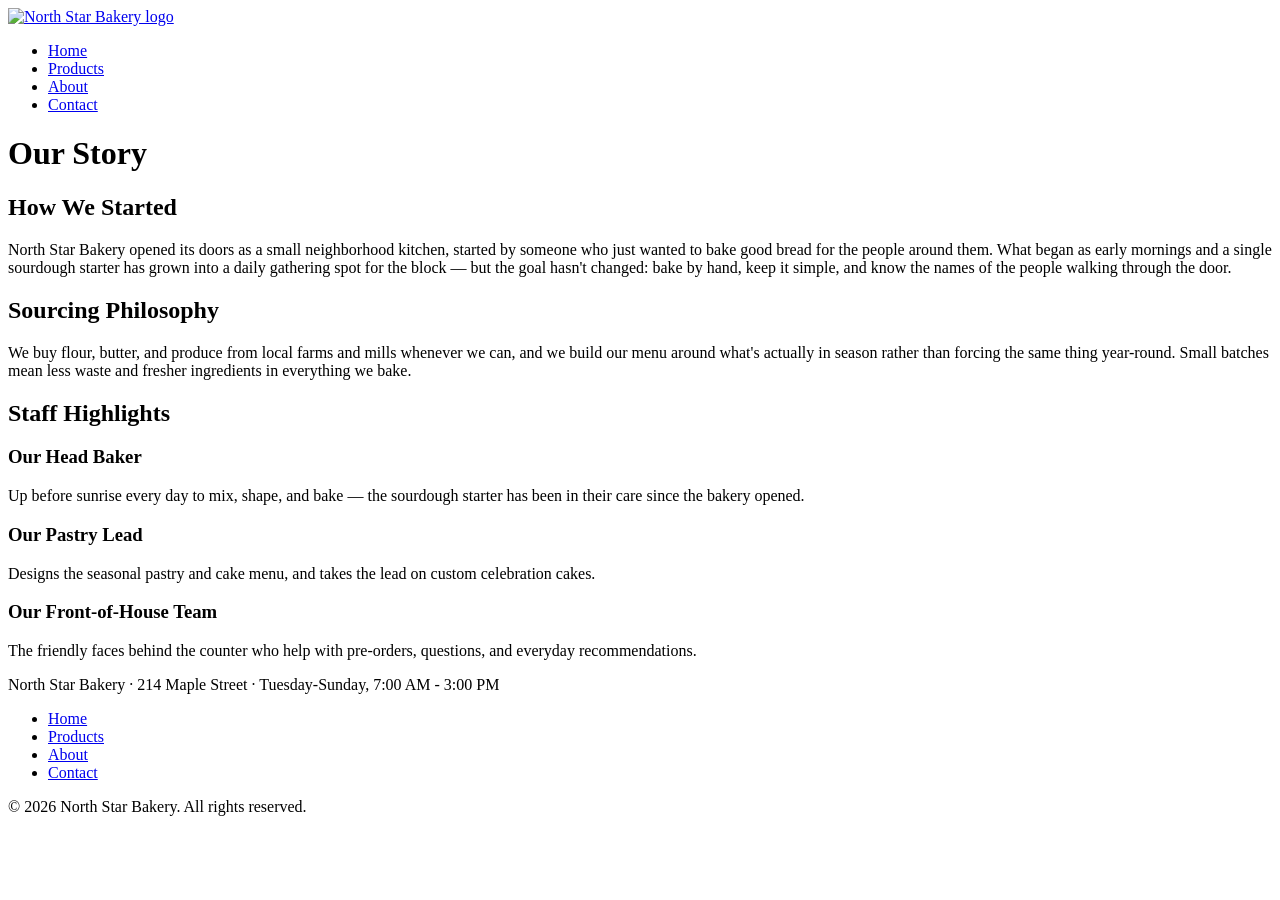
==== about.html @ 0b72db5a "Add files via upload" ====
<!DOCTYPE html>
<html lang="en">
<head>
  <meta charset="UTF-8">
  <meta name="viewport" content="width=device-width, initial-scale=1.0">
  <title>North Star Bakery | About</title>
  <link rel="stylesheet" href="css\styles.css">
</head>
<body>

  <header>
    <a href="index.html">
      <img src="images/bakery-logo.png" alt="North Star Bakery logo">
    </a>
    <nav>
      <ul>
        <li><a href="index.html">Home</a></li>
        <li><a href="products.html">Products</a></li>
        <li><a href="about.html">About</a></li>
        <li><a href="contact.html">Contact</a></li>
      </ul>
    </nav>
  </header>

  <main>

    <h1>Our Story</h1>

    <section id="story">
      <h2>How We Started</h2>
      <p>North Star Bakery opened its doors as a small neighborhood kitchen, started by someone who just wanted to bake good bread for the people around them. What began as early mornings and a single sourdough starter has grown into a daily gathering spot for the block — but the goal hasn't changed: bake by hand, keep it simple, and know the names of the people walking through the door.</p>
    </section>

    <section id="sourcing">
      <h2>Sourcing Philosophy</h2>
      <p>We buy flour, butter, and produce from local farms and mills whenever we can, and we build our menu around what's actually in season rather than forcing the same thing year-round. Small batches mean less waste and fresher ingredients in everything we bake.</p>
    </section>

    <section id="staff">
      <h2>Staff Highlights</h2>

      <article>
        <h3>Our Head Baker</h3>
        <p>Up before sunrise every day to mix, shape, and bake — the sourdough starter has been in their care since the bakery opened.</p>
      </article>

      <article>
        <h3>Our Pastry Lead</h3>
        <p>Designs the seasonal pastry and cake menu, and takes the lead on custom celebration cakes.</p>
      </article>

      <article>
        <h3>Our Front-of-House Team</h3>
        <p>The friendly faces behind the counter who help with pre-orders, questions, and everyday recommendations.</p>
      </article>
    </section>

  </main>

  <footer>
    <p>North Star Bakery &middot; 214 Maple Street &middot; Tuesday-Sunday, 7:00 AM - 3:00 PM</p>
    <nav>
      <ul>
        <li><a href="index.html">Home</a></li>
        <li><a href="products.html">Products</a></li>
        <li><a href="about.html">About</a></li>
        <li><a href="contact.html">Contact</a></li>
      </ul>
    </nav>
    <p>&copy; 2026 North Star Bakery. All rights reserved.</p>
  </footer>

</body>
</html>
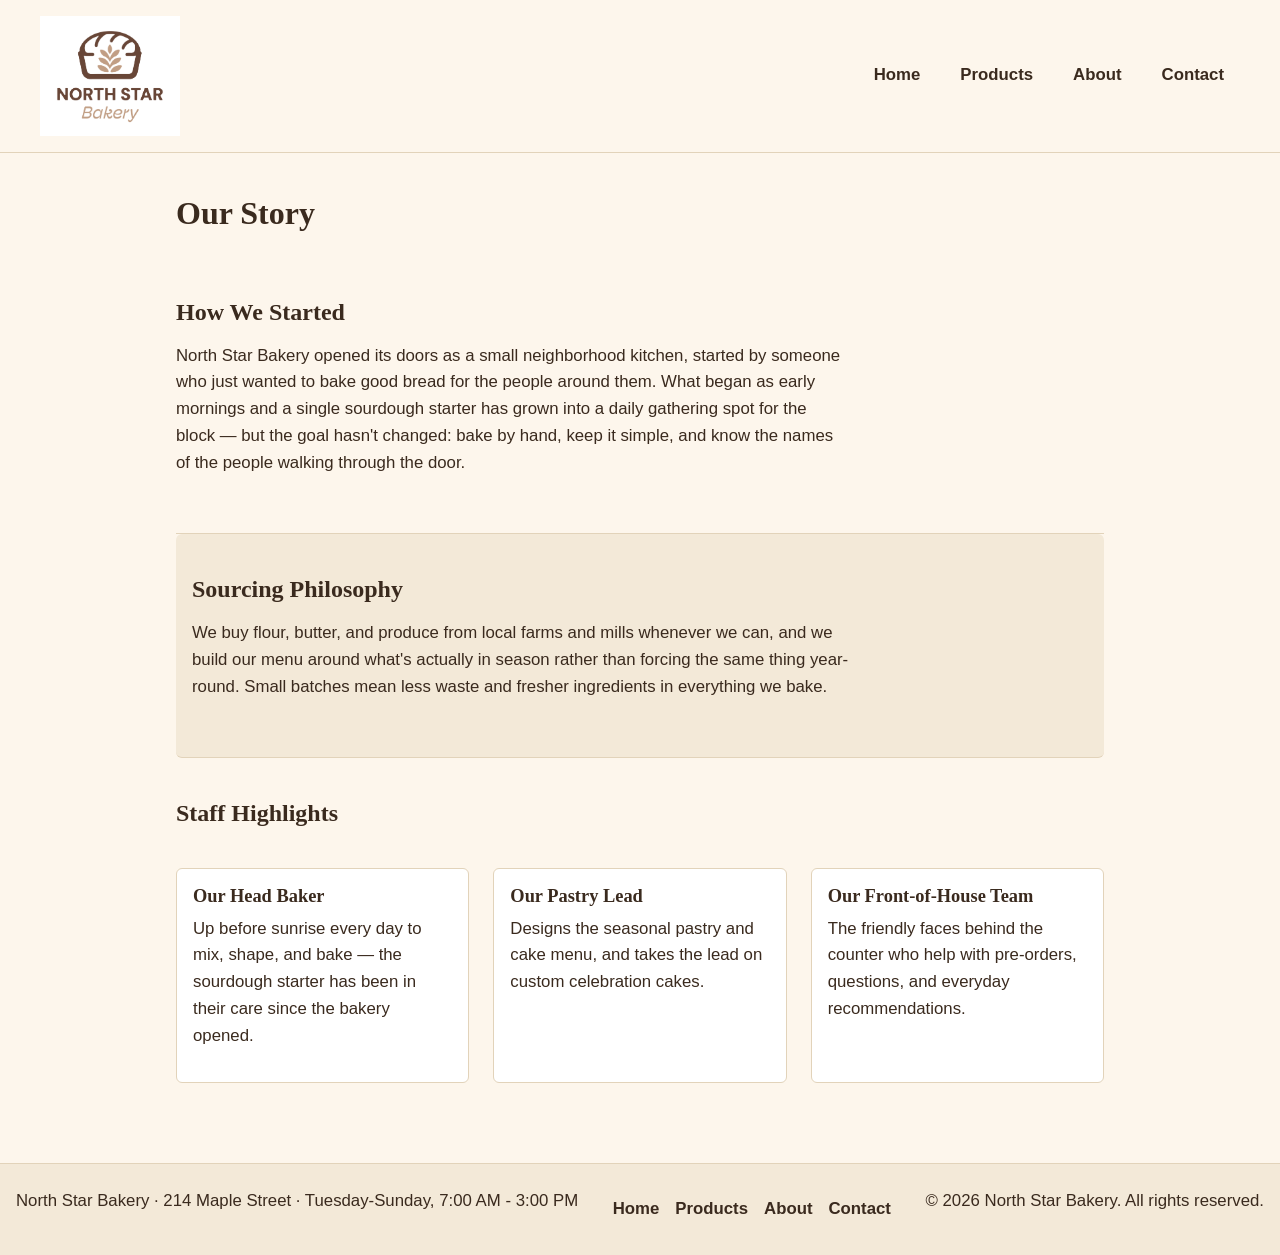
==== commit 12acbf93: "Add JavaScript features, CSS updates, and media files" ====
--- a/about.html
+++ b/about.html
@@ -1,74 +1,74 @@
-<!DOCTYPE html>
-<html lang="en">
-<head>
-  <meta charset="UTF-8">
-  <meta name="viewport" content="width=device-width, initial-scale=1.0">
-  <title>North Star Bakery | About</title>
-  <link rel="stylesheet" href="css\styles.css">
-</head>
-<body>
-
-  <header>
-    <a href="index.html">
-      <img src="images/bakery-logo.png" alt="North Star Bakery logo">
-    </a>
-    <nav>
-      <ul>
-        <li><a href="index.html">Home</a></li>
-        <li><a href="products.html">Products</a></li>
-        <li><a href="about.html">About</a></li>
-        <li><a href="contact.html">Contact</a></li>
-      </ul>
-    </nav>
-  </header>
-
-  <main>
-
-    <h1>Our Story</h1>
-
-    <section id="story">
-      <h2>How We Started</h2>
-      <p>North Star Bakery opened its doors as a small neighborhood kitchen, started by someone who just wanted to bake good bread for the people around them. What began as early mornings and a single sourdough starter has grown into a daily gathering spot for the block — but the goal hasn't changed: bake by hand, keep it simple, and know the names of the people walking through the door.</p>
-    </section>
-
-    <section id="sourcing">
-      <h2>Sourcing Philosophy</h2>
-      <p>We buy flour, butter, and produce from local farms and mills whenever we can, and we build our menu around what's actually in season rather than forcing the same thing year-round. Small batches mean less waste and fresher ingredients in everything we bake.</p>
-    </section>
-
-    <section id="staff">
-      <h2>Staff Highlights</h2>
-
-      <article>
-        <h3>Our Head Baker</h3>
-        <p>Up before sunrise every day to mix, shape, and bake — the sourdough starter has been in their care since the bakery opened.</p>
-      </article>
-
-      <article>
-        <h3>Our Pastry Lead</h3>
-        <p>Designs the seasonal pastry and cake menu, and takes the lead on custom celebration cakes.</p>
-      </article>
-
-      <article>
-        <h3>Our Front-of-House Team</h3>
-        <p>The friendly faces behind the counter who help with pre-orders, questions, and everyday recommendations.</p>
-      </article>
-    </section>
-
-  </main>
-
-  <footer>
-    <p>North Star Bakery &middot; 214 Maple Street &middot; Tuesday-Sunday, 7:00 AM - 3:00 PM</p>
-    <nav>
-      <ul>
-        <li><a href="index.html">Home</a></li>
-        <li><a href="products.html">Products</a></li>
-        <li><a href="about.html">About</a></li>
-        <li><a href="contact.html">Contact</a></li>
-      </ul>
-    </nav>
-    <p>&copy; 2026 North Star Bakery. All rights reserved.</p>
-  </footer>
-
-</body>
+<!DOCTYPE html>
+<html lang="en">
+<head>
+  <meta charset="UTF-8">
+  <meta name="viewport" content="width=device-width, initial-scale=1.0">
+  <title>North Star Bakery | About</title>
+  <link rel="stylesheet" href="css/styles.css">
+</head>
+<body>
+
+  <header>
+    <a href="index.html">
+      <img src="images/bakery-logo.png" alt="North Star Bakery logo">
+    </a>
+    <nav>
+      <ul>
+        <li><a href="index.html">Home</a></li>
+        <li><a href="products.html">Products</a></li>
+        <li><a href="about.html">About</a></li>
+        <li><a href="contact.html">Contact</a></li>
+      </ul>
+    </nav>
+  </header>
+
+  <main>
+
+    <h1>Our Story</h1>
+
+    <section id="story">
+      <h2>How We Started</h2>
+      <p>North Star Bakery opened its doors as a small neighborhood kitchen, started by someone who just wanted to bake good bread for the people around them. What began as early mornings and a single sourdough starter has grown into a daily gathering spot for the block — but the goal hasn't changed: bake by hand, keep it simple, and know the names of the people walking through the door.</p>
+    </section>
+
+    <section id="sourcing">
+      <h2>Sourcing Philosophy</h2>
+      <p>We buy flour, butter, and produce from local farms and mills whenever we can, and we build our menu around what's actually in season rather than forcing the same thing year-round. Small batches mean less waste and fresher ingredients in everything we bake.</p>
+    </section>
+
+    <section id="staff">
+      <h2>Staff Highlights</h2>
+
+      <article>
+        <h3>Our Head Baker</h3>
+        <p>Up before sunrise every day to mix, shape, and bake — the sourdough starter has been in their care since the bakery opened.</p>
+      </article>
+
+      <article>
+        <h3>Our Pastry Lead</h3>
+        <p>Designs the seasonal pastry and cake menu, and takes the lead on custom celebration cakes.</p>
+      </article>
+
+      <article>
+        <h3>Our Front-of-House Team</h3>
+        <p>The friendly faces behind the counter who help with pre-orders, questions, and everyday recommendations.</p>
+      </article>
+    </section>
+
+  </main>
+
+  <footer>
+    <p>North Star Bakery &middot; 214 Maple Street &middot; Tuesday-Sunday, 7:00 AM - 3:00 PM</p>
+    <nav>
+      <ul>
+        <li><a href="index.html">Home</a></li>
+        <li><a href="products.html">Products</a></li>
+        <li><a href="about.html">About</a></li>
+        <li><a href="contact.html">Contact</a></li>
+      </ul>
+    </nav>
+    <p>&copy; 2026 North Star Bakery. All rights reserved.</p>
+  </footer>
+
+</body>
 </html>
--- a/css/styles.css
+++ b/css/styles.css
@@ -0,0 +1,468 @@
+:root {
+  --color-bg: #fdf6ec;
+  --color-bg-alt: #f3e9d8;
+  --color-text: #3a2a1e;
+  --color-accent: #c1622d;
+  --color-accent-dark: #9c4d22;
+  --color-accent-darker: #7a3c1a;
+  --color-border: #e2d3ba;
+  --color-invalid: #b3261e;
+  --color-valid: #4b7f52;
+
+  --font-heading: Georgia, "Times New Roman", serif;
+  --font-body: Verdana, Geneva, sans-serif;
+
+  --space-xs: 0.5rem;
+  --space-sm: 1rem;
+  --space-md: 1.5rem;
+  --space-lg: 2.5rem;
+  --space-xl: 4rem;
+
+  --container-width: 42rem;
+  --radius: 6px;
+}
+
+*,
+*::before,
+*::after {
+  box-sizing: border-box;
+}
+
+body {
+  margin: 0;
+  background-color: var(--color-bg);
+  color: var(--color-text);
+  font-family: var(--font-body);
+  font-size: 1rem;
+  line-height: 1.6;
+}
+
+img,
+video {
+  max-width: 100%;
+  height: auto;
+  display: block;
+}
+
+a {
+  color: var(--color-accent-dark);
+}
+
+h1,
+h2,
+h3 {
+  font-family: var(--font-heading);
+  line-height: 1.25;
+  color: var(--color-text);
+  margin-top: 0;
+}
+
+h1 {
+  font-size: 2rem;
+  margin-bottom: var(--space-md);
+}
+
+h2 {
+  font-size: 1.5rem;
+  margin-bottom: var(--space-sm);
+}
+
+h3 {
+  font-size: 1.15rem;
+  margin-bottom: var(--space-xs);
+}
+
+p {
+  margin-top: 0;
+  margin-bottom: var(--space-sm);
+}
+
+.container {
+  max-width: var(--container-width);
+  margin: 0 auto;
+  padding: 0 var(--space-sm);
+}
+
+main {
+  display: block;
+  padding: var(--space-md) var(--space-sm);
+  max-width: 60rem;
+  margin: 0 auto;
+}
+
+header {
+  display: flex;
+  flex-direction: column;
+  align-items: center;
+  gap: var(--space-sm);
+  padding: var(--space-sm);
+  background-color: var(--color-bg);
+  border-bottom: 1px solid var(--color-border);
+}
+
+header img {
+  max-width: 140px;
+}
+
+header nav ul {
+  display: flex;
+  flex-direction: column;
+  align-items: center;
+  gap: var(--space-xs);
+  list-style: none;
+  margin: 0;
+  padding: 0;
+  flex-wrap: wrap;
+}
+
+header nav a {
+  text-decoration: none;
+  color: var(--color-text);
+  font-weight: 700;
+  padding: var(--space-xs) var(--space-sm);
+  border-radius: var(--radius);
+  transition: background-color 0.2s ease, color 0.2s ease;
+  min-height: 44px;
+  display: inline-flex;
+  align-items: center;
+}
+
+header nav a:hover,
+header nav a:focus-visible {
+  background-color: var(--color-accent-dark);
+  color: #fff;
+}
+
+header nav a:focus-visible {
+  outline: 3px solid var(--color-accent-darker);
+  outline-offset: 2px;
+}
+
+header nav a:active {
+  background-color: var(--color-accent-darker);
+}
+
+section {
+  padding: var(--space-lg) 0;
+  border-bottom: 1px solid var(--color-border);
+}
+
+section:last-of-type {
+  border-bottom: none;
+}
+
+section:nth-of-type(even) {
+  background-color: var(--color-bg-alt);
+  padding-left: var(--space-sm);
+  padding-right: var(--space-sm);
+  border-radius: var(--radius);
+}
+
+#known-for,
+#breads,
+#pastries,
+#cakes,
+#staff {
+  display: flex;
+  flex-wrap: wrap;
+  gap: var(--space-md);
+}
+
+#known-for h2,
+#breads h2,
+#pastries h2,
+#cakes h2,
+#staff h2 {
+  flex-basis: 100%;
+}
+
+#known-for article,
+#breads article,
+#pastries article,
+#cakes article,
+#staff article {
+  flex: 1 1 220px;
+  background-color: #fff;
+  border: 1px solid var(--color-border);
+  border-radius: var(--radius);
+  padding: var(--space-sm);
+}
+
+#known-for article:first-child,
+#breads article:first-child,
+#pastries article:first-child,
+#cakes article:first-child,
+#staff article:first-child {
+  margin-left: 0;
+}
+
+figure {
+  margin: 0;
+  padding: var(--space-sm);
+  background-color: #fff;
+  border: 1px solid var(--color-border);
+  border-radius: var(--radius);
+}
+
+figure img {
+  border-radius: var(--radius);
+  margin-bottom: var(--space-xs);
+}
+
+figcaption {
+  font-style: italic;
+  color: var(--color-text);
+}
+
+picture img {
+  border-radius: var(--radius);
+}
+
+video,
+audio {
+  width: 100%;
+  border-radius: var(--radius);
+}
+
+form {
+  display: flex;
+  flex-direction: column;
+  gap: var(--space-sm);
+  max-width: 32rem;
+}
+
+form p {
+  margin: 0;
+  display: flex;
+  flex-direction: column;
+  gap: var(--space-xs);
+}
+
+label {
+  font-weight: 700;
+}
+
+input,
+textarea {
+  font-family: var(--font-body);
+  font-size: 1rem;
+  padding: var(--space-xs);
+  border: 1px solid var(--color-border);
+  border-radius: var(--radius);
+  min-height: 44px;
+  background-color: #fff;
+  color: var(--color-text);
+}
+
+textarea {
+  min-height: 88px;
+  resize: vertical;
+}
+
+input:focus-visible,
+textarea:focus-visible {
+  outline: 3px solid var(--color-accent);
+  outline-offset: 1px;
+}
+
+input:required,
+textarea:required {
+  border-left: 3px solid var(--color-accent);
+}
+
+input:required:valid:not(:placeholder-shown) {
+  border-color: var(--color-valid);
+}
+
+input:required:invalid:not(:placeholder-shown) {
+  border-color: var(--color-invalid);
+}
+
+fieldset {
+  border: 1px solid var(--color-border);
+  border-radius: var(--radius);
+  padding: var(--space-sm);
+}
+
+legend {
+  font-weight: 700;
+  padding: 0 var(--space-xs);
+}
+
+fieldset p {
+  flex-direction: row;
+  align-items: center;
+  gap: var(--space-xs);
+}
+
+table {
+  width: 100%;
+  border-collapse: collapse;
+}
+
+caption {
+  font-weight: 700;
+  margin-bottom: var(--space-xs);
+  text-align: left;
+}
+
+th,
+td {
+  text-align: left;
+  padding: var(--space-xs);
+  border-bottom: 1px solid var(--color-border);
+}
+
+button {
+  font-family: var(--font-body);
+  font-size: 1rem;
+  font-weight: 700;
+  color: #fff;
+  background-color: var(--color-accent-dark);
+  border: none;
+  border-radius: var(--radius);
+  padding: var(--space-sm) var(--space-md);
+  min-height: 44px;
+  cursor: pointer;
+  transition: background-color 0.2s ease;
+  align-self: flex-start;
+}
+
+button:hover {
+  background-color: var(--color-accent-darker);
+}
+
+button:focus-visible {
+  outline: 3px solid var(--color-text);
+  outline-offset: 2px;
+}
+
+button:active {
+  background-color: var(--color-accent-darker);
+}
+
+footer {
+  display: flex;
+  flex-direction: column;
+  align-items: center;
+  gap: var(--space-sm);
+  padding: var(--space-md) var(--space-sm);
+  background-color: var(--color-bg-alt);
+  border-top: 1px solid var(--color-border);
+  text-align: center;
+}
+
+footer nav ul {
+  display: flex;
+  flex-wrap: wrap;
+  justify-content: center;
+  gap: var(--space-sm);
+  list-style: none;
+  margin: 0;
+  padding: 0;
+}
+
+footer nav a {
+  text-decoration: none;
+  color: var(--color-text);
+  font-weight: 700;
+}
+
+footer nav a:hover,
+footer nav a:focus-visible {
+  color: var(--color-accent-dark);
+}
+
+@media (min-width: 700px) {
+  header {
+    flex-direction: row;
+    justify-content: space-between;
+    padding: var(--space-sm) var(--space-lg);
+  }
+
+  header nav ul {
+    flex-direction: row;
+  }
+
+  #hero {
+    display: flex;
+    flex-direction: row-reverse;
+    align-items: center;
+    gap: var(--space-lg);
+  }
+
+  .hero-text,
+  #hero img {
+    flex: 1 1 0;
+    min-width: 0;
+  }
+
+  footer {
+    flex-direction: row;
+    justify-content: space-between;
+    text-align: left;
+  }
+
+  body {
+    font-size: 1.05rem;
+  }
+}
+
+@media (min-width: 1000px) {
+  main {
+    padding: var(--space-lg) var(--space-sm);
+  }
+
+  .container,
+  main p {
+    max-width: var(--container-width);
+  }
+}
+
+@media (prefers-reduced-motion: reduce) {
+  * {
+    transition: none !important;
+  }
+}
+
+.save-btn {
+  margin-top: var(--space-xs);
+  background-color: #fff;
+  color: var(--color-accent-dark);
+  border: 1px solid var(--color-accent-dark);
+}
+
+.save-btn:hover {
+  background-color: var(--color-bg-alt);
+}
+
+.save-btn.saved {
+  background-color: var(--color-accent-dark);
+  color: #fff;
+}
+
+.save-btn.saved:hover {
+  background-color: var(--color-accent-darker);
+}
+
+#saved-items-list {
+  padding-left: var(--space-md);
+}
+
+#saved-items-list li {
+  margin-bottom: var(--space-xs);
+}
+
+.error-message {
+  color: var(--color-invalid);
+  font-size: 0.9rem;
+}
+
+.success-message {
+  color: var(--color-valid);
+  font-weight: 700;
+  padding: var(--space-sm);
+  background-color: #fff;
+  border: 1px solid var(--color-valid);
+  border-radius: var(--radius);
+}
